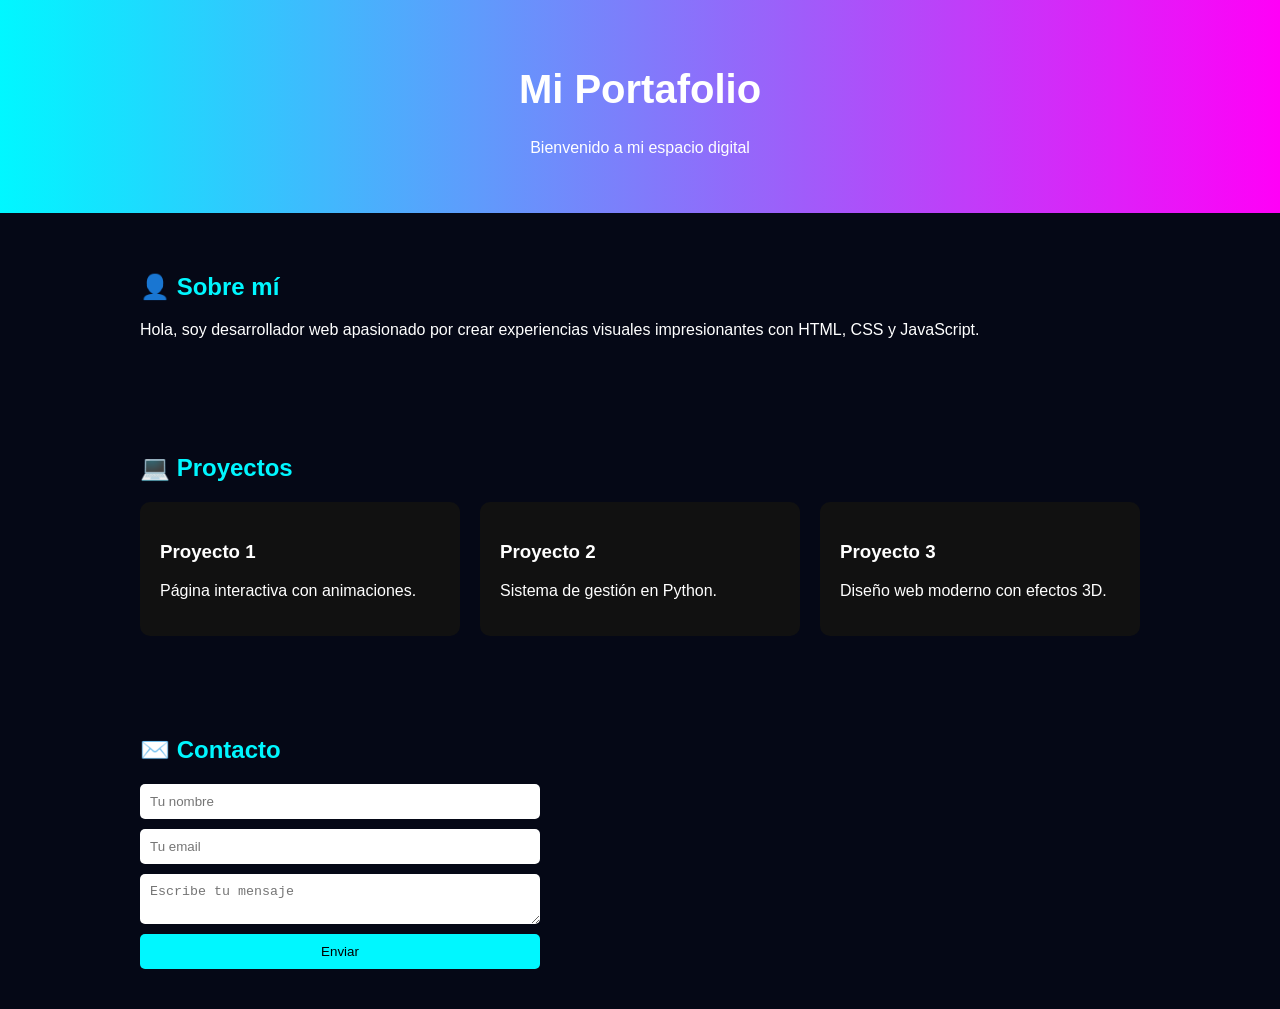
==== explorar.html @ a14825e7 "Add files via upload" ====
<!DOCTYPE html>
<html lang="es">
<head>
<meta charset="UTF-8">
<title>Sobre Mi</title>
<link rel="stylesheet" href="explorar.css">
</head>

<body>

<header>
<h1>Mi Portafolio</h1>
<p>Bienvenido a mi espacio digital</p>
</header>

<section class="sobre">
<h2>👤 Sobre mí</h2>
<p>
Hola, soy desarrollador web apasionado por crear experiencias
visuales impresionantes con HTML, CSS y JavaScript.
</p>
</section>

<section class="proyectos">

<h2>💻 Proyectos</h2>

<div class="cards">

<div class="card">
<h3>Proyecto 1</h3>
<p>Página interactiva con animaciones.</p>
</div>

<div class="card">
<h3>Proyecto 2</h3>
<p>Sistema de gestión en Python.</p>
</div>

<div class="card">
<h3>Proyecto 3</h3>
<p>Diseño web moderno con efectos 3D.</p>
</div>

</div>
</section>

<section class="contacto">

<h2>✉️ Contacto</h2>

<form>

<input type="text" placeholder="Tu nombre" required>

<input type="email" placeholder="Tu email" required>

<textarea placeholder="Escribe tu mensaje"></textarea>

<button type="submit">Enviar</button>

</form>

</section>

</body>
</html>
---- explorar.css ----
body{
font-family:Arial;
background:#050816;
color:white;
margin:0;
padding:0;
}

header{
text-align:center;
padding:40px;
background:linear-gradient(90deg,#00f7ff,#ff00f7);
}

header h1{
font-size:40px;
}

section{
padding:40px;
max-width:1000px;
margin:auto;
}

h2{
margin-bottom:20px;
color:#00f7ff;
}

/* PROYECTOS */

.cards{
display:flex;
gap:20px;
flex-wrap:wrap;
}

.card{
background:#111;
padding:20px;
border-radius:10px;
flex:1;
transition:0.3s;
}

.card:hover{
transform:translateY(-10px);
background:#1a1a1a;
}

/* FORMULARIO */

form{
display:flex;
flex-direction:column;
gap:10px;
max-width:400px;
}

input, textarea{
padding:10px;
border:none;
border-radius:5px;
}

button{
background:#00f7ff;
border:none;
padding:10px;
border-radius:5px;
cursor:pointer;
}

button:hover{
background:#ff00f7;
color:white;
}
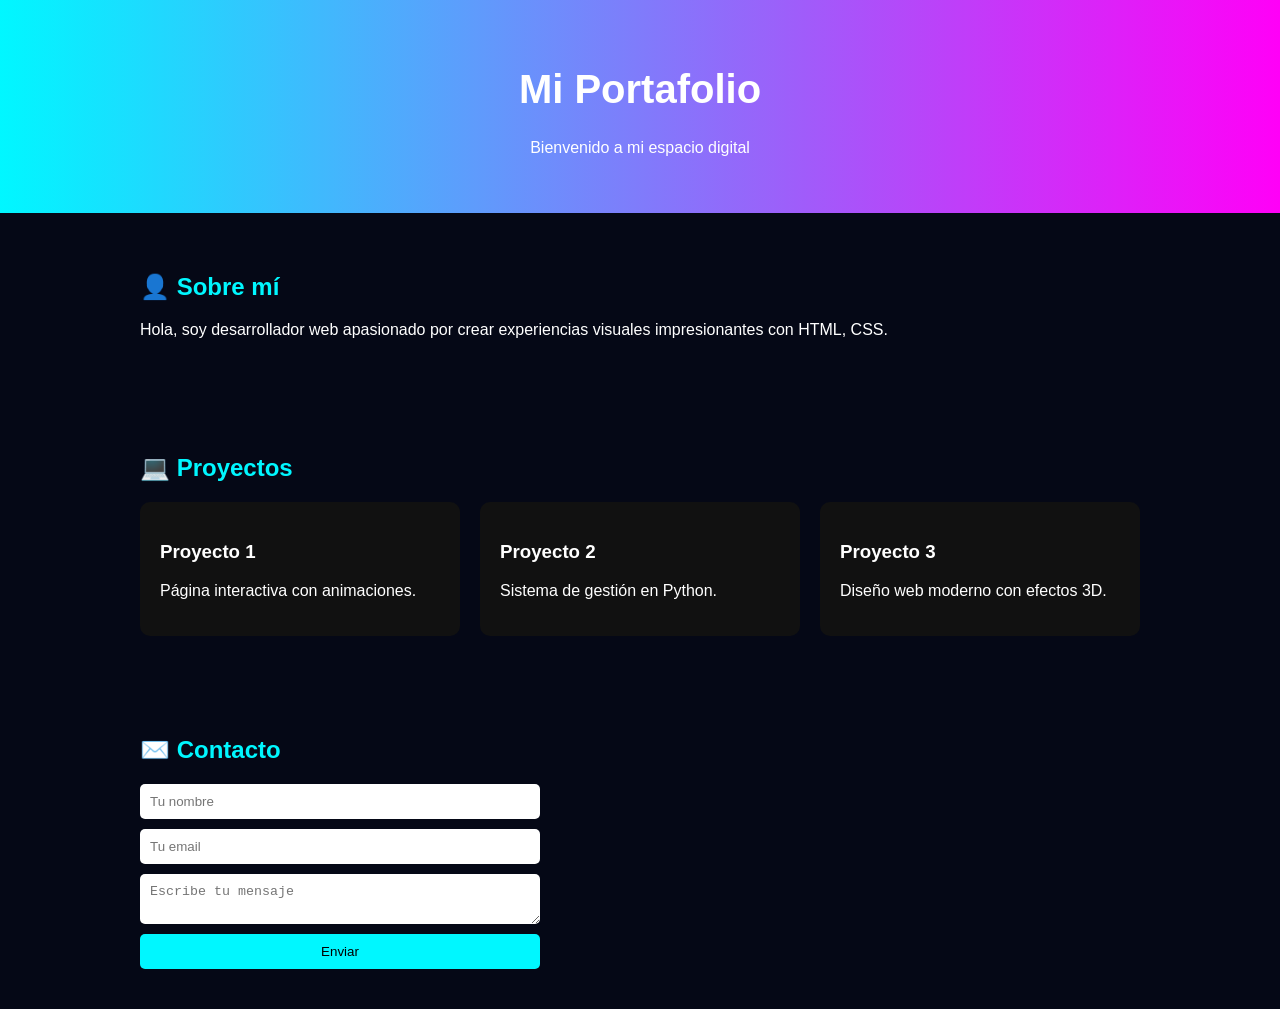
==== commit 89972899: "Update explorar.html" ====
--- a/explorar.html
+++ b/explorar.html
@@ -17,7 +17,7 @@
 <h2>👤 Sobre mí</h2>
 <p>
 Hola, soy desarrollador web apasionado por crear experiencias
-visuales impresionantes con HTML, CSS y JavaScript.
+visuales impresionantes con HTML, CSS.
 </p>
 </section>
 
@@ -64,4 +64,4 @@
 </section>
 
 </body>
-</html>+</html>
